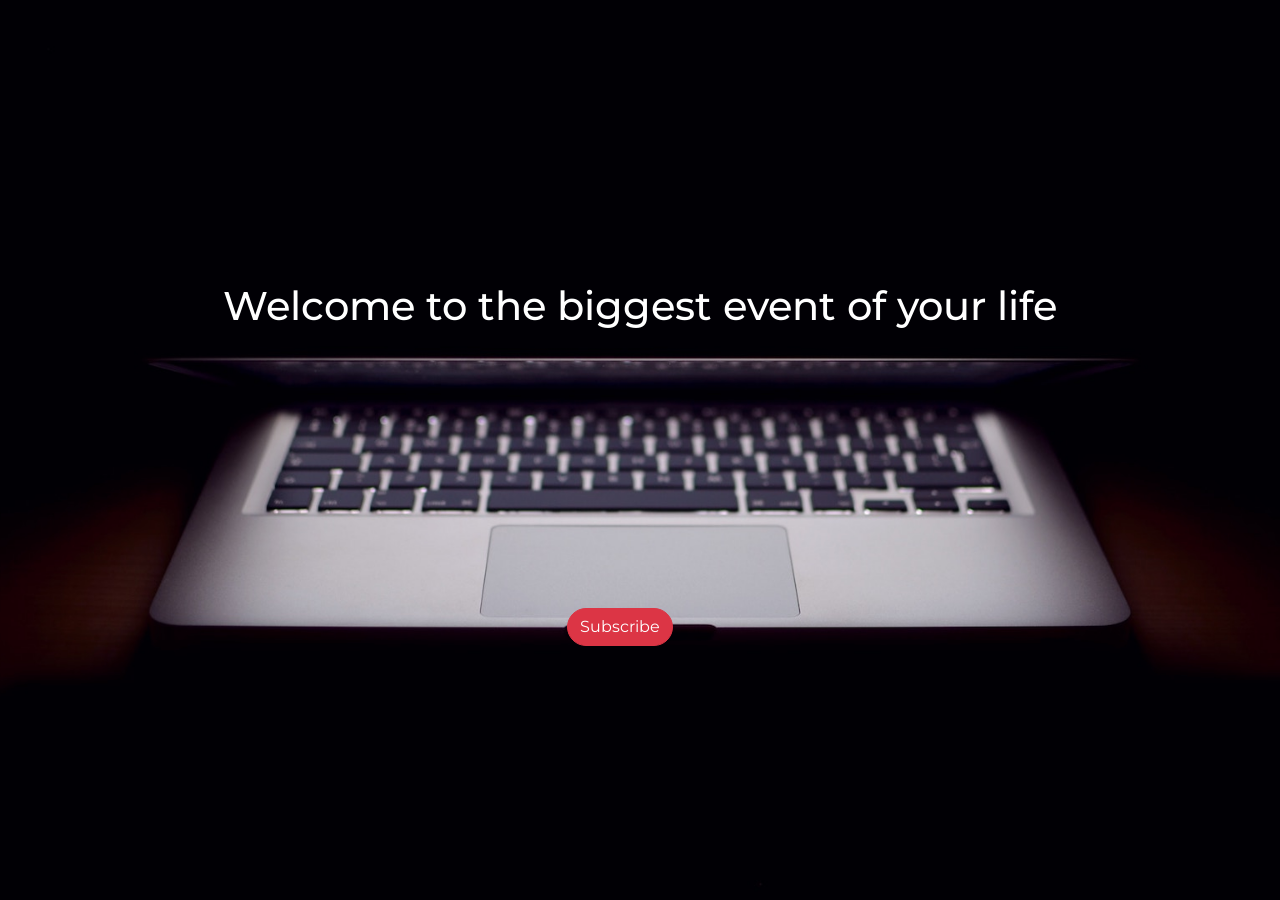
==== index.html @ 6e4a06bb "uploading website" ====
<!DOCTYPE html>
<html>
  <head>
    <title>Startup</title>

    <!-- Google Fonts -->
    <link href="https://fonts.googleapis.com/css?family=Montserrat" rel="stylesheet">

    <!-- Bootstrap CSS from a CDN. This way you don't have to include the bootstrap file yourself -->
    <link rel="stylesheet" href="https://maxcdn.bootstrapcdn.com/bootstrap/4.0.0-alpha.6/css/bootstrap.min.css" integrity="sha384-rwoIResjU2yc3z8GV/NPeZWAv56rSmLldC3R/AZzGRnGxQQKnKkoFVhFQhNUwEyJ" crossorigin="anonymous">

    <!-- Your own stylesheet -->
    <link rel="stylesheet" type="text/css" href="style.css">
  </head>
  <body>
      <header>
      </header>
      <main>
            <h1>Welcome to the biggest event of your life</h1>
          
          <!-- Begin Mailchimp Signup Form -->
<link href="//cdn-images.mailchimp.com/embedcode/slim-10_7.css" rel="stylesheet" type="text/css">
<style type="text/css">
	#mc_embed_signup{background:#fff; clear:left; font:14px Helvetica,Arial,sans-serif; }
	/* Add your own Mailchimp form style overrides in your site stylesheet or in this style block.
	   We recommend moving this block and the preceding CSS link to the HEAD of your HTML file. */
</style>

<form action="https://yahoo.us3.list-manage.com/subscribe/post?u=59e04ee7259155bd840b63d58&amp;id=021cf8b766" method="post" id="mc-embedded-subscribe-form" name="mc-embedded-subscribe-form" class="validate" target="_blank" novalidate>
    <div id="mc_embed_signup_scroll">
    <!-- real people should not fill this in and expect good things - do not remove this or risk form bot signups-->
    <div style="position: absolute; left: -5000px;" aria-hidden="true"><input type="text" name="b_59e04ee7259155bd840b63d58_021cf8b766" tabindex="-1" value=""></div>
    <div class="btn"><input type="submit" value="Subscribe" name="subscribe" id="mc-embedded-subscribe" class="btn btn-danger"></div>
    </div>
</form>

<!--End mc_embed_signup-->

      </main>
  </body>
</html>
---- style.css ----
html, body {
  width: 100%;
  height: 100%;
}

main{
   width: 100%;
  height: 100%;
    font-family: 'Montserrat', sans-serif;
    background-image:url(header.jpg);
    background-repeat: no-repeat;
    background-size: cover;
    background-position: center;
    background-attachment: fixed;
}
main h1{
        position: relative;
    height: 30%;
    width: 100%;
    line-height: 30%;
    text-align: center;
    color: white;
    top: 33.33%;
}

.btn{
    position: relative;
    height: 4%;
    text-align: center;
    color: white;
    margin-top: 23.33%;
    margin-left: 40%;
    border-radius: 40px;
    font-size: 100%;
}

button{
    color: red;
}
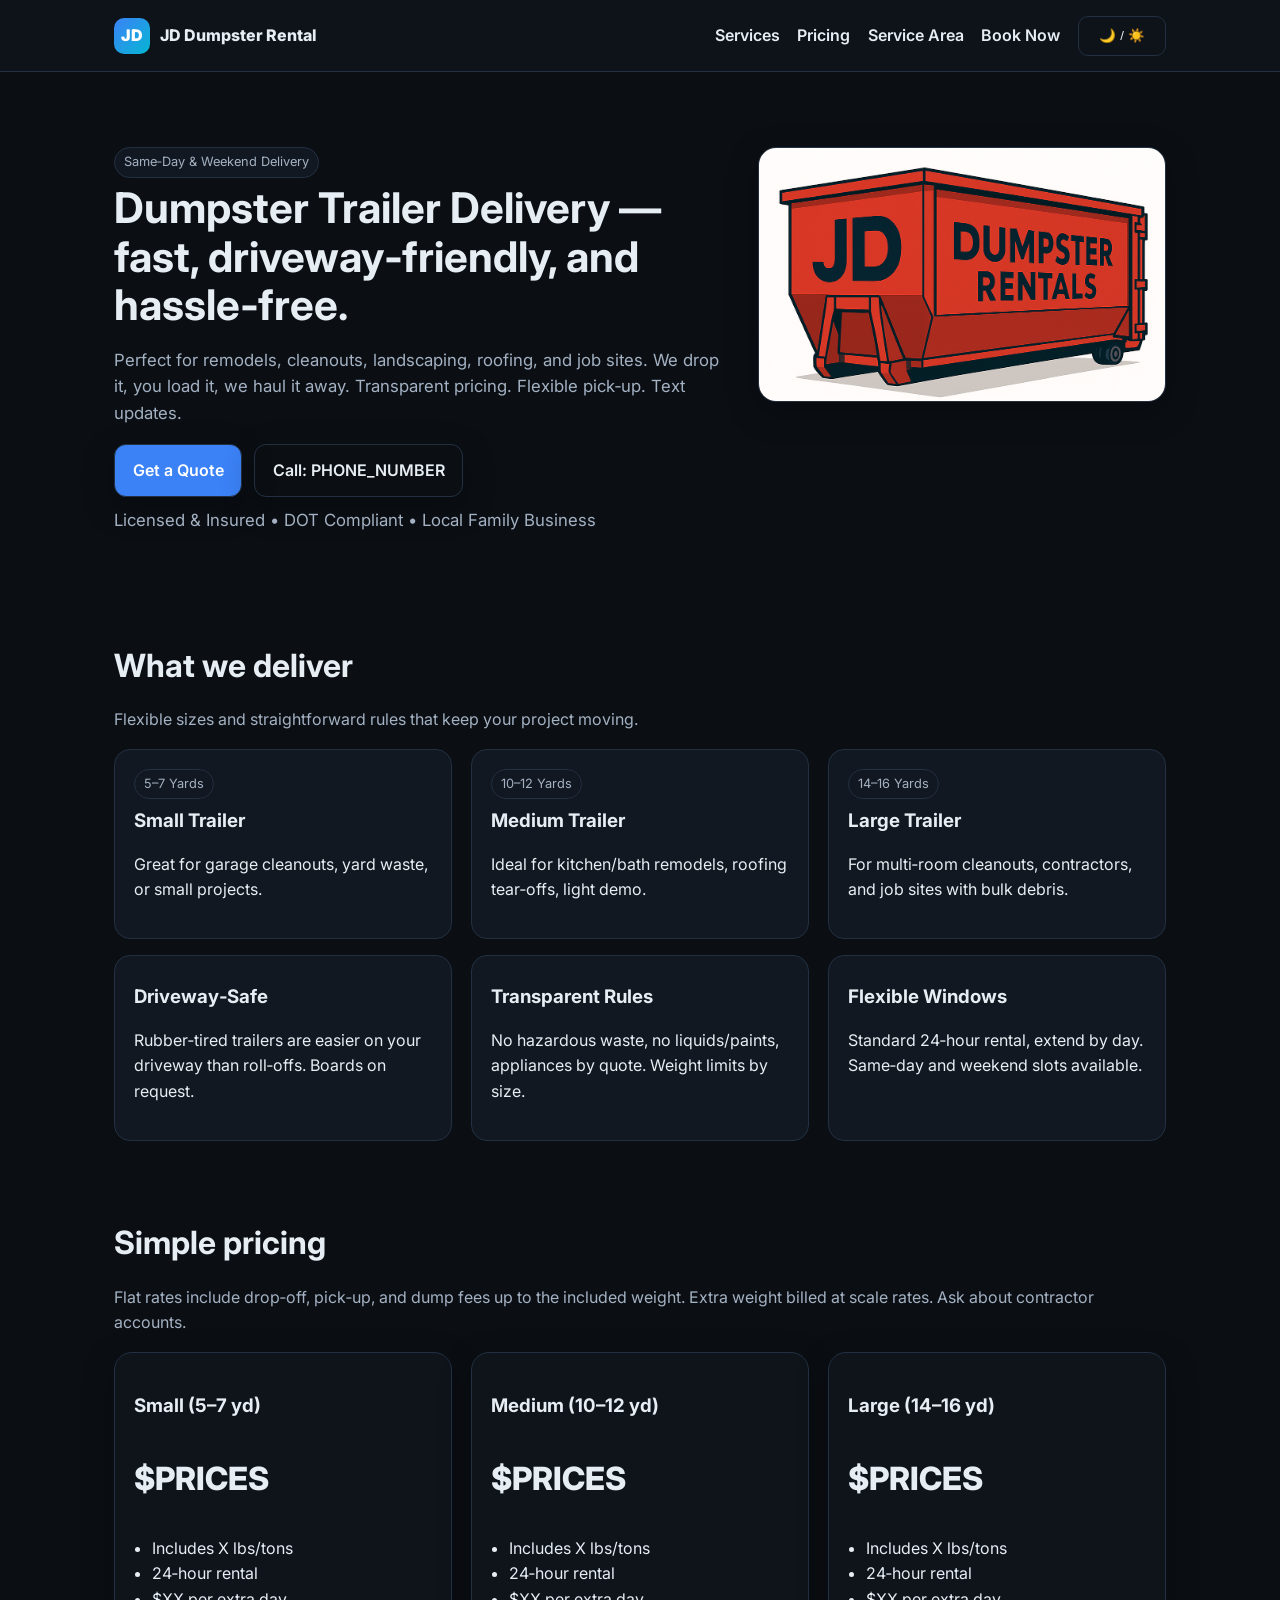
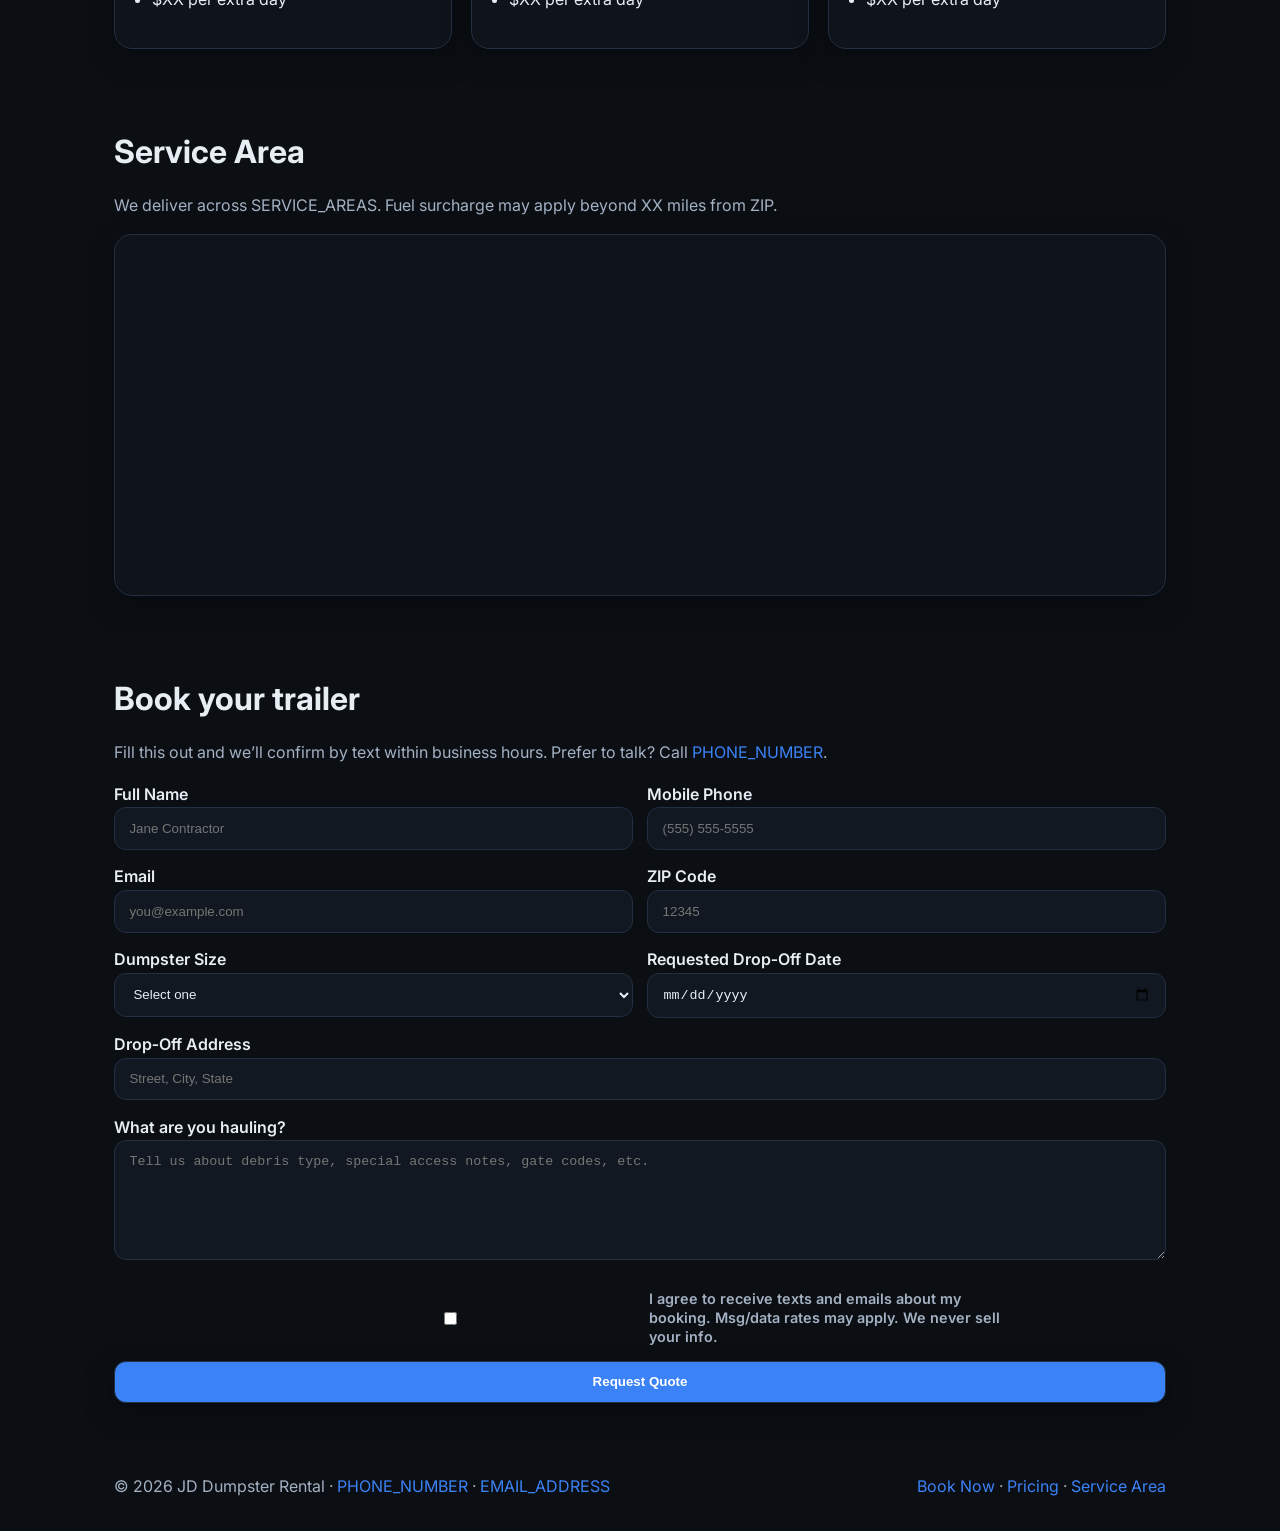
==== commit be32ab68: "Rename jd_dumpster_rental_single_page_site_branded_fixed_light_nav.html to index.html" ====
--- a/index.html
+++ b/index.html
@@ -1,41 +1,446 @@
+<!--
+Branded single-file site for JD Dumpster Rental
+Features: fixed padded nav, dark/light toggle, smooth section scrolling (with offset),
+Back-to-Top button, logo click scroll-to-top, quote form wired for email + optional SMS webhook.
+
+Light-mode nav FIXED: navbar background now switches to light in light mode so text remains readable.
+
+Replace placeholders before deploying: PHONE_NUMBER, EMAIL_ADDRESS,
+SERVICE_AREAS, PRICES, ACTION_URL (Formspree or Formsubmit), SMS_WEBHOOK (Zapier/Make/Twilio).
+-->
 <!DOCTYPE html>
-<html>
-  <head>
-    <title>Startup</title>
-
-    <!-- Google Fonts -->
-    <link href="https://fonts.googleapis.com/css?family=Montserrat" rel="stylesheet">
-
-    <!-- Bootstrap CSS from a CDN. This way you don't have to include the bootstrap file yourself -->
-    <link rel="stylesheet" href="https://maxcdn.bootstrapcdn.com/bootstrap/4.0.0-alpha.6/css/bootstrap.min.css" integrity="sha384-rwoIResjU2yc3z8GV/NPeZWAv56rSmLldC3R/AZzGRnGxQQKnKkoFVhFQhNUwEyJ" crossorigin="anonymous">
-
-    <!-- Your own stylesheet -->
-    <link rel="stylesheet" type="text/css" href="style.css">
-  </head>
-  <body>
-      <header>
-      </header>
-      <main>
-            <h1>Welcome to the biggest event of your life</h1>
-          
-          <!-- Begin Mailchimp Signup Form -->
-<link href="//cdn-images.mailchimp.com/embedcode/slim-10_7.css" rel="stylesheet" type="text/css">
-<style type="text/css">
-	#mc_embed_signup{background:#fff; clear:left; font:14px Helvetica,Arial,sans-serif; }
-	/* Add your own Mailchimp form style overrides in your site stylesheet or in this style block.
-	   We recommend moving this block and the preceding CSS link to the HEAD of your HTML file. */
-</style>
-
-<form action="https://yahoo.us3.list-manage.com/subscribe/post?u=59e04ee7259155bd840b63d58&amp;id=021cf8b766" method="post" id="mc-embedded-subscribe-form" name="mc-embedded-subscribe-form" class="validate" target="_blank" novalidate>
-    <div id="mc_embed_signup_scroll">
-    <!-- real people should not fill this in and expect good things - do not remove this or risk form bot signups-->
-    <div style="position: absolute; left: -5000px;" aria-hidden="true"><input type="text" name="b_59e04ee7259155bd840b63d58_021cf8b766" tabindex="-1" value=""></div>
-    <div class="btn"><input type="submit" value="Subscribe" name="subscribe" id="mc-embedded-subscribe" class="btn btn-danger"></div>
+<html lang="en" class="no-js">
+<head>
+  <meta charset="utf-8" />
+  <meta name="viewport" content="width=device-width, initial-scale=1" />
+  <title>JD Dumpster Rental — Dumpster Trailer Delivery</title>
+  <meta name="description" content="JD Dumpster Service: Our mission is to deliver fast, efficient, and flexible dumpster services to serve our local community with trustworthy dumpster solutions that meet the needs of both residential and commercial clients. We take pride in providing dependable service, fair pricing, and waste management for homes, businesses, and job sites alike." />
+  <link rel="preconnect" href="https://fonts.googleapis.com">
+  <link rel="preconnect" href="https://fonts.gstatic.com" crossorigin>
+  <link href="https://fonts.googleapis.com/css2?family=Inter:wght@400;500;700&display=swap" rel="stylesheet">
+  <style>
+    :root{
+      --bg: #0b0f14;          /* dark base */
+      --bg-elev: #121821;
+      --text: #e6edf3;
+      --muted: #a3b1c2;
+      --brand: #3b82f6;
+      --ok: #22c55e;
+      --warn:#f59e0b;
+      --err:#ef4444;
+      --card:#0f141b;
+      --border:#223042;
+      --shadow: 0 10px 30px rgba(0,0,0,0.35);
+      --nav-h: 96px;          /* fixed header height incl. spacing */
+      --nav-bg: rgba(15,20,27,.85); /* DARK nav */
+      --nav-text: #e6edf3;         /* DARK nav text */
+    }
+    .light{                  /* light theme */
+      --bg: #f7fafc;
+      --bg-elev:#ffffff;
+      --text:#0f1720;
+      --muted:#4b5563;
+      --brand:#2563eb;
+      --ok:#16a34a;
+      --warn:#d97706;
+      --err:#dc2626;
+      --card:#ffffff;
+      --border:#e5e7eb;
+      --shadow: 0 10px 30px rgba(0,0,0,0.07);
+      --nav-bg: rgba(255,255,255,.88); /* LIGHT nav */
+      --nav-text:#0f1720;            /* LIGHT nav text */
+    }
+    *{box-sizing:border-box}
+    html,body{height:100%}
+    html{scroll-behavior:smooth}
+    body{
+      margin:0; font-family:Inter,system-ui,Segoe UI,Roboto,Helvetica,Arial,sans-serif;
+      background:var(--bg); color:var(--text);
+      line-height:1.6; -webkit-font-smoothing:antialiased; -moz-osx-font-smoothing:grayscale;
+    }
+    a{color:var(--brand); text-decoration:none}
+    a:hover{text-decoration:underline}
+    .container{max-width:1100px; margin:0 auto; padding:0 1.5rem}
+    .btn{display:inline-flex; align-items:center; justify-content:center; gap:.5rem; padding:.8rem 1.1rem; border-radius:12px; border:1px solid var(--border); background:var(--brand); color:#fff; font-weight:600; box-shadow:var(--shadow); cursor:pointer}
+    .btn.secondary{background:transparent; color:var(--text)}
+    .btn.ghost{background:transparent; border-color:var(--border)}
+    .badge{display:inline-block; padding:.25rem .55rem; border:1px solid var(--border); background:var(--bg-elev); border-radius:999px; font-size:.8rem; color:var(--muted)}
+    .card{background:var(--card); border:1px solid var(--border); border-radius:18px; box-shadow:var(--shadow)}
+    .grid{display:grid; gap:1.2rem}
+    .grid.cols-3{grid-template-columns:repeat(3,minmax(0,1fr))}
+    .grid.cols-2{grid-template-columns:repeat(2,minmax(0,1fr))}
+    @media (max-width:900px){.grid.cols-3,.grid.cols-2{grid-template-columns:1fr}}
+
+    /* Fixed Nav (padded) */
+    .nav{position:fixed; top:0; left:0; right:0; height:72px; display:flex; align-items:center; z-index:50; background:var(--nav-bg); backdrop-filter:blur(10px); border-bottom:1px solid var(--border)}
+    .nav .inner{display:flex; align-items:center; justify-content:space-between; width:100%; max-width:1100px; padding:0 1.5rem; margin:0 auto}
+    .brand{display:flex; align-items:center; gap:.65rem; font-weight:800; color:var(--nav-text)}
+    .brand .logo{width:36px; height:36px; border-radius:10px; display:grid; place-items:center; background:linear-gradient(135deg,var(--brand),#06b6d4); color:#fff; font-weight:900; cursor:pointer}
+    .nav-links{display:flex; gap:1.1rem; align-items:center}
+    .nav a{color:var(--nav-text); font-weight:600}
+    #themeToggle{display:inline-flex; align-items:center; justify-content:center; height:40px; min-width:88px; padding:0 .9rem; border:1px solid var(--border); border-radius:10px; background:transparent; color:var(--nav-text); cursor:pointer}
+    #themeToggle:hover{background:var(--bg-elev)}
+
+    main{padding-top:var(--nav-h)}
+
+    /* Hero */
+    .hero{padding:3.2rem 0}
+    .hero .wrap{display:grid; grid-template-columns:1.2fr .8fr; gap:2rem}
+    @media (max-width:960px){.hero .wrap{grid-template-columns:1fr}}
+    .hero h1{font-size:clamp(2rem,3.3vw,3rem); line-height:1.15; margin:.4rem 0 1rem}
+    .hero p{color:var(--muted); font-size:1.05rem}
+    .hero .cta{margin-top:1rem; display:flex; gap:.75rem; flex-wrap:wrap}
+    .hero .panel{aspect-ratio:16/10; border-radius:18px; overflow:hidden; position:relative}
+    .hero img{width:100%; height:100%; object-fit:cover; display:block; filter:contrast(1.05) saturate(1.05)}
+
+    /* Sections */
+    section{padding:2.4rem 0; scroll-margin-top:calc(var(--nav-h) - 8px)} /* ensure anchor jumps stop below nav */
+    h2{font-size:clamp(1.4rem,2.5vw,2rem); margin:0 0 .8rem}
+    .muted{color:var(--muted)}
+
+    /* Features */
+    .feature{padding:1.2rem; border-radius:16px; border:1px solid var(--border); background:var(--bg-elev)}
+    .feature h3{margin:.4rem 0 .25rem}
+
+    /* Pricing */
+    .price-card{padding:1.2rem}
+    .price{font-size:2rem; font-weight:800}
+    .ul{padding-left:1.1rem}
+
+    /* Form */
+    form{display:grid; gap:.9rem}
+    label{font-weight:600}
+    input, select, textarea{
+      width:100%; padding:.8rem .9rem; border-radius:12px; border:1px solid var(--border); background:var(--bg-elev); color:var(--text)
+    }
+    textarea{min-height:120px; resize:vertical}
+    .inline{display:grid; grid-template-columns:1fr 1fr; gap:.9rem}
+    @media (max-width:700px){.inline{grid-template-columns:1fr}}
+    .legal{font-size:.9rem; color:var(--muted)}
+    .hidden{display:none !important}
+    .success{border:1px solid rgba(34,197,94,.4); background:rgba(34,197,94,.08); color:var(--ok); padding:.8rem 1rem; border-radius:12px}
+    .error{border:1px solid rgba(239,68,68,.4); background:rgba(239,68,68,.08); color:var(--err); padding:.8rem 1rem; border-radius:12px}
+
+    /* Consent centered tightly */
+    .consent-row{display:flex; justify-content:center}
+    .consent-label{display:inline-flex; align-items:center; gap:.5rem; margin:.5rem auto 0; line-height:1.3; width:fit-content; max-width:100%}
+    .consent-label input[type="checkbox"]{margin:0}
+
+    /* Back-to-top FAB */
+    #toTop{ position:fixed; right:20px; bottom:24px; height:48px; width:48px; border-radius:12px; border:1px solid var(--border); background:var(--bg-elev); color:var(--text); display:flex; align-items:center; justify-content:center; cursor:pointer; box-shadow:var(--shadow); opacity:0; pointer-events:none; transform:translateY(12px); transition:opacity .2s ease, transform .2s ease }
+    #toTop.show{opacity:1; pointer-events:auto; transform:translateY(0)}
+
+    /* Footer */
+    footer{padding:2rem 0; color:var(--muted)}
+  </style>
+</head>
+<body>
+  <header class="nav" id="top">
+    <div class="container inner">
+      <div class="brand">
+        <div class="logo" title="Scroll to top">JD</div>
+        <span>JD Dumpster Rental</span>
+      </div>
+      <nav class="nav-links">
+        <a class="scroll-link" href="#services">Services</a>
+        <a class="scroll-link" href="#pricing">Pricing</a>
+        <a class="scroll-link" href="#service-area">Service Area</a>
+        <a class="scroll-link" href="#contact">Book Now</a>
+        <button id="themeToggle" aria-label="Toggle dark or light">🌙 / ☀️</button>
+      </nav>
     </div>
-</form>
-
-<!--End mc_embed_signup-->
-
-      </main>
-  </body>
+  </header>
+
+  <main>
+    <!-- HERO -->
+    <section class="hero">
+      <div class="container wrap">
+        <div>
+          <span class="badge">Same‑Day & Weekend Delivery</span>
+          <h1>Dumpster Trailer Delivery — fast, driveway‑friendly, and hassle‑free.</h1>
+          <p>Perfect for remodels, cleanouts, landscaping, roofing, and job sites. We drop it, you load it, we haul it away.
+          Transparent pricing. Flexible pick‑up. Text updates.</p>
+          <div class="cta">
+            <a class="btn scroll-link" href="#contact">Get a Quote</a>
+            <a class="btn secondary" href="tel:PHONE_NUMBER">Call: PHONE_NUMBER</a>
+          </div>
+          <p class="muted" style="margin-top:.6rem">Licensed & Insured • DOT Compliant • Local Family Business</p>
+        </div>
+        <div class="panel card">
+          <img src="dBox.png" alt="Dumpster trailer on site" />
+        </div>
+      </div>
+    </section>
+
+    <!-- SERVICES -->
+    <section id="services">
+      <div class="container">
+        <h2>What we deliver</h2>
+        <p class="muted">Flexible sizes and straightforward rules that keep your project moving.</p>
+        <div class="grid cols-3" style="margin-top:1rem">
+          <div class="feature">
+            <span class="badge">5–7 Yards</span>
+            <h3>Small Trailer</h3>
+            <p>Great for garage cleanouts, yard waste, or small projects.</p>
+          </div>
+          <div class="feature">
+            <span class="badge">10–12 Yards</span>
+            <h3>Medium Trailer</h3>
+            <p>Ideal for kitchen/bath remodels, roofing tear‑offs, light demo.</p>
+          </div>
+          <div class="feature">
+            <span class="badge">14–16 Yards</span>
+            <h3>Large Trailer</h3>
+            <p>For multi‑room cleanouts, contractors, and job sites with bulk debris.</p>
+          </div>
+        </div>
+        <div class="grid cols-3" style="margin-top:1rem">
+          <div class="feature">
+            <h3>Driveway‑Safe</h3>
+            <p>Rubber‑tired trailers are easier on your driveway than roll‑offs. Boards on request.</p>
+          </div>
+          <div class="feature">
+            <h3>Transparent Rules</h3>
+            <p>No hazardous waste, no liquids/paints, appliances by quote. Weight limits by size.</p>
+          </div>
+          <div class="feature">
+            <h3>Flexible Windows</h3>
+            <p>Standard 24‑hour rental, extend by day. Same‑day and weekend slots available.</p>
+          </div>
+        </div>
+      </div>
+    </section>
+
+    <!-- PRICING -->
+    <section id="pricing">
+      <div class="container">
+        <h2>Simple pricing</h2>
+        <p class="muted">Flat rates include drop‑off, pick‑up, and dump fees up to the included weight.
+        Extra weight billed at scale rates. Ask about contractor accounts.</p>
+        <div class="grid cols-3" style="margin-top:1rem">
+          <div class="card price-card">
+            <h3>Small (5–7 yd)</h3>
+            <p class="price">$PRICES</p>
+            <ul class="ul">
+              <li>Includes X lbs/tons</li>
+              <li>24‑hour rental</li>
+              <li>$XX per extra day</li>
+            </ul>
+          </div>
+          <div class="card price-card">
+            <h3>Medium (10–12 yd)</h3>
+            <p class="price">$PRICES</p>
+            <ul class="ul">
+              <li>Includes X lbs/tons</li>
+              <li>24‑hour rental</li>
+              <li>$XX per extra day</li>
+            </ul>
+          </div>
+          <div class="card price-card">
+            <h3>Large (14–16 yd)</h3>
+            <p class="price">$PRICES</p>
+            <ul class="ul">
+              <li>Includes X lbs/tons</li>
+              <li>24‑hour rental</li>
+              <li>$XX per extra day</li>
+            </ul>
+          </div>
+        </div>
+      </div>
+    </section>
+
+    <!-- SERVICE AREA -->
+    <section id="service-area">
+      <div class="container">
+        <h2>Service Area</h2>
+        <p class="muted">We deliver across SERVICE_AREAS. Fuel surcharge may apply beyond XX miles from ZIP.</p>
+        <div class="card" style="overflow:hidden">
+          <iframe title="Service Area Map" src="https://www.google.com/maps/embed?pb=!1m18!1m12!1m3!1d26888.122!2d-117.293!3d34.500!2m3!1f0!2f0!3f0!3m2!1i1024!2i768!4f13.1!3m3!1m2!1s0x0%3A0x0!2z!5e0!3m2!1sen!2sus!4v0000000000000" width="100%" height="360" style="border:0; display:block" allowfullscreen loading="lazy" referrerpolicy="no-referrer-when-downgrade"></iframe>
+        </div>
+      </div>
+    </section>
+
+    <!-- CONTACT / FORM -->
+    <section id="contact">
+      <div class="container">
+        <h2>Book your trailer</h2>
+        <p class="muted">Fill this out and we’ll confirm by text within business hours. Prefer to talk? Call <a href="tel:PHONE_NUMBER">PHONE_NUMBER</a>.</p>
+
+        <div id="msg" class="hidden"></div>
+
+        <form id="quoteForm" action="ACTION_URL" method="POST" novalidate>
+          <!-- Redirect after success (optional) -->
+          <input type="hidden" name="_next" value="https://example.com/thanks.html" />
+          <!-- Simple spam trap (keep hidden) -->
+          <input type="text" name="_gotcha" class="hidden" tabindex="-1" autocomplete="off" />
+
+          <div class="inline">
+            <div>
+              <label for="name">Full Name</label>
+              <input id="name" name="name" placeholder="Jane Contractor" required />
+            </div>
+            <div>
+              <label for="phone">Mobile Phone</label>
+              <input id="phone" name="phone" placeholder="(555) 555‑5555" inputmode="tel" required />
+            </div>
+          </div>
+
+          <div class="inline">
+            <div>
+              <label for="email">Email</label>
+              <input id="email" name="email" type="email" placeholder="you@example.com" required />
+            </div>
+            <div>
+              <label for="zip">ZIP Code</label>
+              <input id="zip" name="zip" inputmode="numeric" pattern="\d{5}" placeholder="12345" required />
+            </div>
+          </div>
+
+          <div class="inline">
+            <div>
+              <label for="size">Dumpster Size</label>
+              <select id="size" name="size" required>
+                <option value="" disabled selected>Select one</option>
+                <option>Small (5–7 yd)</option>
+                <option>Medium (10–12 yd)</option>
+                <option>Large (14–16 yd)</option>
+                <option>Not sure</option>
+              </select>
+            </div>
+            <div>
+              <label for="date">Requested Drop‑Off Date</label>
+              <input id="date" name="date" type="date" required />
+            </div>
+          </div>
+
+          <div>
+            <label for="address">Drop‑Off Address</label>
+            <input id="address" name="address" placeholder="Street, City, State" required />
+          </div>
+
+          <div>
+            <label for="notes">What are you hauling?</label>
+            <textarea id="notes" name="notes" placeholder="Tell us about debris type, special access notes, gate codes, etc."></textarea>
+          </div>
+
+          <div class="consent-row">
+            <label class="consent-label">
+              <input type="checkbox" id="agree" required />
+              <span class="legal">I agree to receive texts and emails about my booking. Msg/data rates may apply. We never sell your info.</span>
+            </label>
+          </div>
+
+          <button class="btn" type="submit">Request Quote</button>
+        </form>
+      </div>
+    </section>
+
+    <!-- FOOTER -->
+    <footer>
+      <div class="container" style="display:flex; justify-content:space-between; gap:1rem; flex-wrap:wrap">
+        <div>
+          © <span id="year"></span> JD Dumpster Rental · <a href="tel:PHONE_NUMBER">PHONE_NUMBER</a> · <a href="mailto:EMAIL_ADDRESS">EMAIL_ADDRESS</a>
+        </div>
+        <div>
+          <a class="scroll-link" href="#contact">Book Now</a> · <a class="scroll-link" href="#pricing">Pricing</a> · <a class="scroll-link" href="#service-area">Service Area</a>
+        </div>
+      </div>
+    </footer>
+  </main>
+
+  <!-- Back-to-top floating button -->
+  <button id="toTop" aria-label="Back to top" title="Back to top">▲</button>
+
+  <script>
+    // ----- Theme toggle -----
+    (function(){
+      const html = document.documentElement;
+      const btn = document.getElementById('themeToggle');
+      const saved = localStorage.getItem('theme');
+      if(saved === 'light'){html.classList.add('light')}
+      btn.addEventListener('click',()=>{
+        html.classList.toggle('light');
+        localStorage.setItem('theme', html.classList.contains('light') ? 'light' : 'dark');
+      });
+    })();
+
+    // ----- Footer year -----
+    document.getElementById('year').textContent = new Date().getFullYear();
+
+    // ----- Smooth scroll with fixed-header offset (nav + CTAs) -----
+    (function(){
+      const header = document.querySelector('.nav');
+      const navHeight = parseInt(getComputedStyle(document.documentElement).getPropertyValue('--nav-h')) || header.offsetHeight + 24;
+      function scrollWithOffset(target){
+        const el = document.querySelector(target);
+        if(!el) return;
+        const y = el.getBoundingClientRect().top + window.pageYOffset - (navHeight - 8);
+        window.scrollTo({ top: y, behavior: 'smooth' });
+      }
+      document.querySelectorAll('a.scroll-link[href^="#"]').forEach(a=>{
+        a.addEventListener('click', (e)=>{
+          const href = a.getAttribute('href');
+          if(href.length > 1){ e.preventDefault(); scrollWithOffset(href); }
+        });
+      });
+      // Logo scroll-to-top
+      const logo = document.querySelector('.brand .logo');
+      if(logo){ logo.addEventListener('click', ()=> window.scrollTo({ top: 0, behavior: 'smooth' })); }
+    })();
+
+    // ----- Back-to-top button -----
+    (function(){
+      const btn = document.getElementById('toTop');
+      const showAt = 300; // px
+      function onScroll(){
+        if(window.scrollY > showAt) btn.classList.add('show'); else btn.classList.remove('show');
+      }
+      window.addEventListener('scroll', onScroll, {passive:true});
+      onScroll();
+      btn.addEventListener('click', ()=> window.scrollTo({top:0, behavior:'smooth'}));
+    })();
+
+    // ----- Form handling: client-side validation + optional SMS webhook -----
+    (function(){
+      const form = document.getElementById('quoteForm');
+      const msg = document.getElementById('msg');
+      const SMS_WEBHOOK = '';
+      const EMAILJS = { userId:'', serviceId:'', templateId:'' };
+      function show(type, text){
+        msg.className = type === 'error' ? 'error' : 'success';
+        msg.textContent = text;
+        msg.classList.remove('hidden');
+        setTimeout(()=>msg.classList.add('hidden'), 7000);
+      }
+      form.addEventListener('submit', async (e)=>{
+        e.preventDefault();
+        const fd = new FormData(form);
+        if(!form.checkValidity()){ show('error','Please complete all required fields.'); return; }
+        const zip = (fd.get('zip')||'').toString();
+        if(!/^\d{5}$/.test(zip)){ show('error','Please enter a valid 5‑digit ZIP.'); return; }
+        const payload = Object.fromEntries(fd.entries());
+        // 1) Primary email submission to ACTION_URL (Formspree/Formsubmit)
+        try{
+          const res = await fetch(form.action, { method:'POST', body: fd, headers:{'Accept':'application/json'} });
+          if(!res.ok) throw new Error('Email service failed');
+        }catch(err){ console.error(err); show('error','Could not submit via email service. Please call or text us.'); return; }
+        // 2) Optional SMS webhook
+        if(SMS_WEBHOOK){
+          try{ await fetch(SMS_WEBHOOK, { method:'POST', headers:{'Content-Type':'application/json'}, body: JSON.stringify(payload) }); }catch(err){ console.warn('SMS webhook failed', err); }
+        }
+        // 3) Optional EmailJS
+        if(EMAILJS.userId && EMAILJS.serviceId && EMAILJS.templateId){
+          try{ await new Promise(r=>{ const s=document.createElement('script'); s.src='https://cdn.jsdelivr.net/npm/emailjs-com@3/dist/email.min.js'; s.onload=r; document.head.appendChild(s); });
+            // eslint-disable-next-line no-undef
+            emailjs.init(EMAILJS.userId);
+            // eslint-disable-next-line no-undef
+            await emailjs.send(EMAILJS.serviceId, EMAILJS.templateId, payload);
+          }catch(err){ console.warn('EmailJS failed', err); }
+        }
+        form.reset();
+        show('success','Thanks! Your request was received — we\'ll text you shortly.');
+      });
+    })();
+  </script>
+</body>
 </html>
